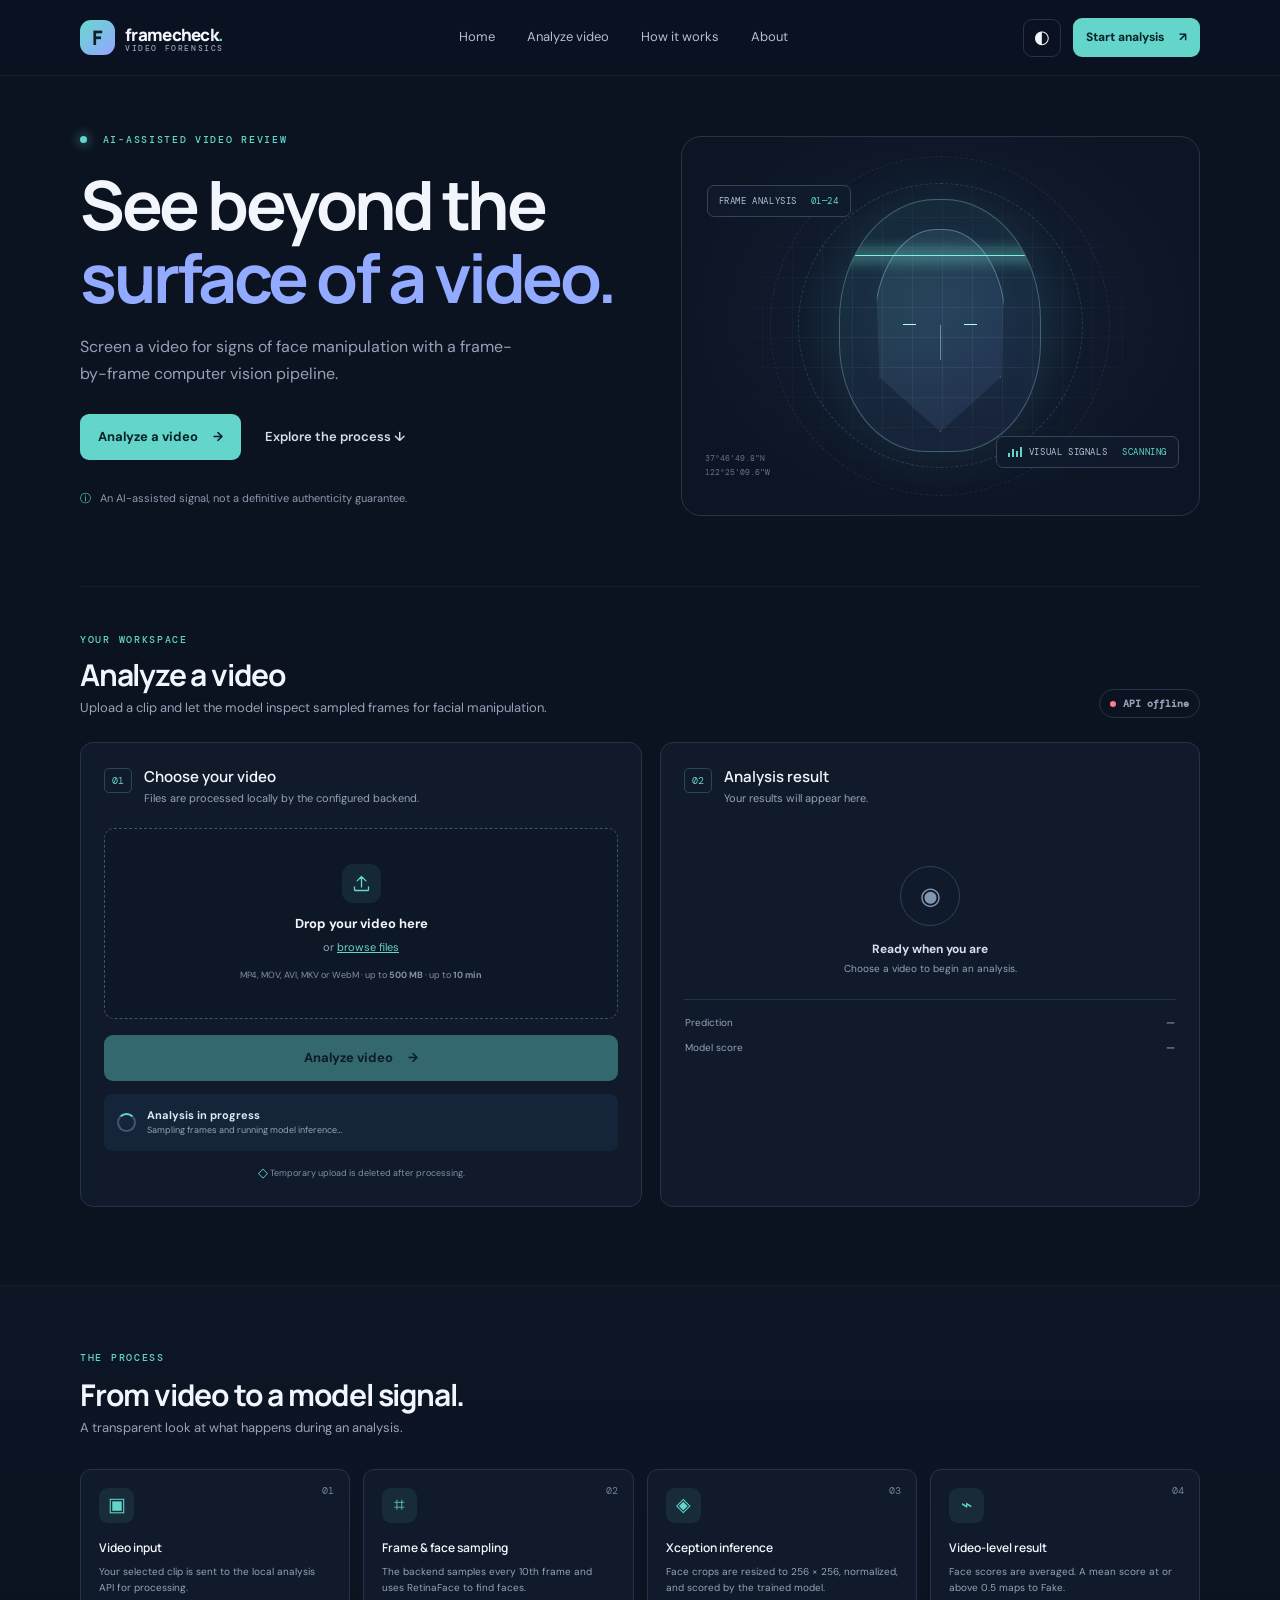
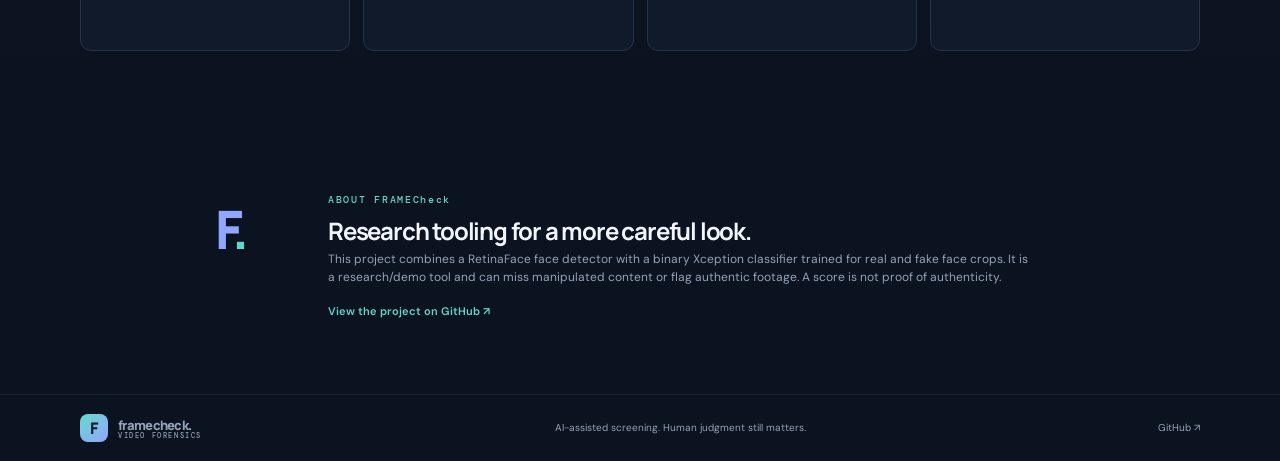
==== frontend/index.html @ 180d5762 "Refactor deepfake detector app and redesign frontend" ====
<!doctype html>
<html lang="en">
<head>
  <meta charset="utf-8"><meta name="viewport" content="width=device-width, initial-scale=1">
  <meta name="theme-color" content="#0b1220"><title>Deepfake Video Forensics</title>
  <link rel="stylesheet" href="/frontend/styles.css">
</head>
<body>
  <header class="topbar">
    <a class="brand" href="#home" aria-label="Framecheck home"><span class="brand-mark" aria-hidden="true">F</span><span>framecheck<span class="brand-dot">.</span><small>VIDEO FORENSICS</small></span></a>
    <nav id="navigation" aria-label="Main navigation"><a href="#home">Home</a><a href="#analyze">Analyze video</a><a href="#how-it-works">How it works</a><a href="#about">About</a></nav>
    <div class="nav-actions"><button class="icon-button" id="themeToggle" type="button" aria-label="Switch color theme"><span aria-hidden="true">◐</span></button><a class="button button-small" href="#analyze">Start analysis <span aria-hidden="true">↗</span></a><button id="menuToggle" class="icon-button menu-toggle" aria-label="Toggle navigation" aria-expanded="false" aria-controls="navigation">☰</button></div>
  </header>
  <main>
    <section class="hero page-width" id="home">
      <div class="hero-copy"><div class="eyebrow"><span class="pulse"></span> AI-ASSISTED VIDEO REVIEW</div><h1>See beyond the<br><span>surface of a video.</span></h1><p class="hero-text">Screen a video for signs of face manipulation with a frame-by-frame computer vision pipeline.</p><div class="hero-actions"><a class="button" href="#analyze">Analyze a video <span aria-hidden="true">→</span></a><a class="text-link" href="#how-it-works">Explore the process <span aria-hidden="true">↓</span></a></div><p class="disclaimer"><span aria-hidden="true">ⓘ</span> An AI-assisted signal, not a definitive authenticity guarantee.</p></div>
      <div class="scan-visual" aria-label="Abstract face scan visualization" role="img"><div class="scan-orbit orbit-one"></div><div class="scan-orbit orbit-two"></div><div class="scan-frame"><div class="face-outline"><i></i><i></i><b></b></div><span class="scan-corner c1"></span><span class="scan-corner c2"></span><span class="scan-corner c3"></span><span class="scan-corner c4"></span><div class="scan-line"></div></div><div class="scan-tag tag-top"><span class="tag-dot"></span> FRAME ANALYSIS <b>01—24</b></div><div class="scan-tag tag-bottom"><span class="signal-bars"><i></i><i></i><i></i><i></i></span> VISUAL SIGNALS <b>SCANNING</b></div><div class="scan-coord">37°46'49.8"N<br>122°25'09.6"W</div></div>
    </section>
    <section class="workspace page-width" id="analyze"><div class="section-heading"><div><div class="eyebrow">YOUR WORKSPACE</div><h2>Analyze a video</h2><p>Upload a clip and let the model inspect sampled frames for facial manipulation.</p></div><div class="api-status" id="apiStatus"><span></span><b>Checking API…</b></div></div>
      <div class="analysis-grid"><div class="upload-panel panel"><div class="panel-title"><span class="step-number">01</span><div><h3>Choose your video</h3><p>Files are processed locally by the configured backend.</p></div></div><div id="dropZone" class="drop-zone" tabindex="0" role="button" aria-label="Choose or drop a video file"><input id="fileInput" type="file" accept="video/mp4,video/quicktime,video/x-msvideo,video/x-matroska,video/webm" hidden><div class="upload-icon" aria-hidden="true"><svg viewBox="0 0 24 24"><path d="M12 16V4m0 0L7 9m5-5 5 5M4 16v3a1 1 0 0 0 1 1h14a1 1 0 0 0 1-1v-3"/></svg></div><strong>Drop your video here</strong><span>or <button class="browse-link" id="browseButton" type="button">browse files</button></span><small id="fileLimits">MP4, MOV, AVI, MKV or WebM · up to <b id="sizeLimit">500 MB</b> · up to <b id="durationLimit">10 min</b></small></div>
      <div id="fileCard" class="file-card" hidden><video id="preview" controls playsinline></video><div class="file-meta"><div class="file-symbol">▶</div><div class="file-details"><b id="fileName"></b><span id="fileInfo"></span></div><button id="removeFile" class="icon-button" aria-label="Remove selected video">×</button></div></div>
      <div id="inlineError" class="inline-error" role="alert" hidden></div><button id="analyzeButton" class="button analyze-button" disabled>Analyze video <span aria-hidden="true">→</span></button><div id="progressState" class="progress-state" role="status" aria-live="polite" hidden><span class="spinner"></span><span><b>Analysis in progress</b><small>Sampling frames and running model inference…</small></span></div><p class="privacy-note"><span aria-hidden="true">◇</span> Temporary upload is deleted after processing.</p></div>
      <div class="result-panel panel" id="resultPanel"><div class="panel-title"><span class="step-number">02</span><div><h3>Analysis result</h3><p id="resultSubtitle">Your results will appear here.</p></div></div><div id="emptyResult" class="empty-result"><div class="empty-ring"><span>◉</span></div><b>Ready when you are</b><span>Choose a video to begin an analysis.</span><div class="empty-rule"></div><div class="empty-row"><span>Prediction</span><b>—</b></div><div class="empty-row"><span>Model score</span><b>—</b></div></div><div id="resultContent" hidden><div class="verdict-row"><div><div class="eyebrow">MODEL PREDICTION</div><h2 id="predictionLabel"></h2></div><div class="score-ring" id="scoreRing"><div><b id="confidenceValue"></b><small>score</small></div></div></div><p class="result-explainer" id="resultExplanation"></p><div class="score-track"><span id="scoreFill"></span></div><div class="metric-grid"><div><span>Video duration</span><b id="durationValue">—</b></div><div><span>Frames sampled</span><b id="framesValue">—</b></div><div><span>Faces analyzed</span><b id="facesValue">—</b></div><div><span>Processing time</span><b id="timeValue">—</b></div></div><p class="score-caveat">Model score is not a calibrated probability. Results may be wrong and should be reviewed alongside other evidence.</p><button id="resetButton" class="button button-outline">Analyze another video</button></div></div></div>
    </section>
    <section class="how-section" id="how-it-works"><div class="page-width"><div class="eyebrow">THE PROCESS</div><h2>From video to a model signal.</h2><p class="section-intro">A transparent look at what happens during an analysis.</p><div class="steps"><article><span class="step-index">01</span><div class="step-icon">▣</div><h3>Video input</h3><p>Your selected clip is sent to the local analysis API for processing.</p></article><article><span class="step-index">02</span><div class="step-icon">⌗</div><h3>Frame & face sampling</h3><p>The backend samples every 10th frame and uses RetinaFace to find faces.</p></article><article><span class="step-index">03</span><div class="step-icon">◈</div><h3>Xception inference</h3><p>Face crops are resized to 256 × 256, normalized, and scored by the trained model.</p></article><article><span class="step-index">04</span><div class="step-icon">⌁</div><h3>Video-level result</h3><p>Face scores are averaged. A mean score at or above 0.5 maps to Fake.</p></article></div></div></section>
    <section class="about-section page-width" id="about"><div class="about-mark">F<span>.</span></div><div><div class="eyebrow">ABOUT FRAMECheck</div><h2>Research tooling for a more careful look.</h2><p>This project combines a RetinaFace face detector with a binary Xception classifier trained for real and fake face crops. It is a research/demo tool and can miss manipulated content or flag authentic footage. A score is not proof of authenticity.</p><a class="text-link" href="https://github.com/Samarth201104/DeepFake_Video" target="_blank" rel="noreferrer">View the project on GitHub ↗</a></div></section>
  </main>
  <footer><a class="brand footer-brand" href="#home"><span class="brand-mark">F</span><span>framecheck<span class="brand-dot">.</span><small>VIDEO FORENSICS</small></span></a><span>AI-assisted screening. Human judgment still matters.</span><a href="https://github.com/Samarth201104/DeepFake_Video" target="_blank" rel="noreferrer">GitHub ↗</a></footer>
  <script src="/frontend/config.js" defer></script><script src="/frontend/app.js" defer></script>
</body></html>
---- frontend/styles.css ----
@import url('https://fonts.googleapis.com/css2?family=DM+Mono:wght@400;500&family=DM+Sans:wght@400;500;600;700&family=Manrope:wght@400;500;600;700;800&display=swap');
:root{color-scheme:dark;--bg:#0b1220;--surface:#101a2b;--surface2:#142137;--text:#f2f6fc;--muted:#94a3b8;--line:#24334a;--accent:#63d5ca;--accent2:#82aaff;--danger:#ff7d8c;--shadow:0 24px 70px #0003}*{box-sizing:border-box}html{scroll-behavior:smooth;scroll-padding-top:84px}body{margin:0;background:var(--bg);color:var(--text);font:15px 'DM Sans',sans-serif;line-height:1.55}a{color:inherit;text-decoration:none}button{font:inherit}.page-width{width:min(1120px,calc(100% - 48px));margin:auto}.topbar{height:76px;padding:0 max(24px,calc((100vw - 1120px)/2));display:flex;align-items:center;justify-content:space-between;border-bottom:1px solid #ffffff0d;background:#0b1220eF;position:sticky;top:0;z-index:10;backdrop-filter:blur(14px)}.brand{display:flex;align-items:center;gap:10px;font:800 17px Manrope,sans-serif;letter-spacing:-.7px}.brand-mark{display:grid;place-items:center;width:35px;height:35px;border-radius:11px;background:linear-gradient(140deg,#67d9cf,#94a5ff);color:#10202b;font:800 20px Manrope}.brand-dot{color:var(--accent)}.brand small{display:block;font:500 8px 'DM Mono',monospace;letter-spacing:1.6px;color:var(--muted);margin-top:-3px}.topbar nav{display:flex;gap:32px;color:#b2bfd0;font-size:13px}.topbar nav a:hover,.text-link:hover{color:var(--accent)}.nav-actions{display:flex;align-items:center;gap:12px}.button{display:inline-flex;align-items:center;justify-content:center;gap:15px;border:0;border-radius:9px;padding:13px 18px;background:var(--accent);color:#092128;font-weight:700;font-size:13px;cursor:pointer;transition:.2s}.button:hover:not(:disabled){background:#8fe8df;transform:translateY(-1px)}.button:disabled{opacity:.42;cursor:not-allowed}.button-small{padding:10px 13px;font-size:12px}.icon-button{width:38px;height:38px;border:1px solid var(--line);border-radius:9px;background:transparent;color:var(--text);font-size:18px;cursor:pointer}.menu-toggle{display:none}.hero{display:grid;grid-template-columns:1fr .92fr;align-items:center;gap:36px;min-height:510px;padding-top:37px;padding-bottom:48px}.eyebrow{font:500 10px 'DM Mono',monospace;letter-spacing:1.7px;color:var(--accent)}.pulse{display:inline-block;width:7px;height:7px;background:var(--accent);border-radius:50%;margin-right:8px;box-shadow:0 0 12px var(--accent)}h1,h2,h3,p{margin-top:0}.hero h1{font:700 clamp(42px,5.6vw,68px)/1.08 Manrope,sans-serif;letter-spacing:-3.5px;margin:22px 0 18px}.hero h1 span{color:#92aaff}.hero-text{max-width:440px;color:var(--muted);font-size:16px;line-height:1.7}.hero-actions{display:flex;align-items:center;gap:24px;margin-top:27px}.text-link{font-size:13px;font-weight:600;color:#d5deea}.disclaimer{margin-top:30px;color:#8d9bb0;font-size:11px}.disclaimer span{color:var(--accent);margin-right:6px}.scan-visual{height:380px;position:relative;display:grid;place-items:center;overflow:hidden;border:1px solid #26334a;border-radius:20px;background:radial-gradient(ellipse at 50% 46%,#172c42 0,#101a2c 42%,#0d1524 75%)}.scan-visual:before,.scan-visual:after{content:"";position:absolute;inset:20px;background-image:linear-gradient(#b0c4e20b 1px,transparent 1px),linear-gradient(90deg,#b0c4e20b 1px,transparent 1px);background-size:30px 30px;mask-image:radial-gradient(ellipse,#000 20%,transparent 72%)}.scan-frame{width:202px;height:253px;border-radius:48% 48% 43% 43%;position:relative;border:1px solid #9ae7e150;background:linear-gradient(160deg,#5ad4d012,#899cff12);z-index:1;overflow:hidden;box-shadow:0 0 55px #62d5ca1a,inset 0 0 35px #63d5ca0a}.face-outline{position:absolute;left:34px;right:34px;top:29px;bottom:19px;border:1px solid #99e3df62;border-radius:47% 47% 44% 44%;background:linear-gradient(120deg,#8be9e31a,#8b9eff18);clip-path:polygon(0 0,100% 0,96% 73%,50% 100%,4% 73%)}.face-outline i{position:absolute;top:94px;width:13px;height:5px;border-top:1px solid #affff0;left:28px}.face-outline i:nth-child(2){left:auto;right:28px}.face-outline b{position:absolute;width:1px;height:35px;background:#affff070;top:95px;left:50%}.scan-line{position:absolute;left:0;right:0;height:1px;top:22%;background:#79f2de;box-shadow:0 0 15px 2px #79f2de;animation:scan 4s ease-in-out infinite}.scan-corner{position:absolute;width:14px;height:14px;border-color:var(--accent);border-style:solid}.c1{top:0;left:0;border-width:1px 0 0 1px}.c2{top:0;right:0;border-width:1px 1px 0 0}.c3{bottom:0;left:0;border-width:0 0 1px 1px}.c4{bottom:0;right:0;border-width:0 1px 1px 0}.scan-orbit{position:absolute;width:285px;height:285px;border-radius:50%;border:1px dashed #79dacf31}.orbit-two{width:340px;height:340px;border-color:#94a5ff20}.scan-tag{position:absolute;z-index:2;border:1px solid #34435a;background:#101a2bee;border-radius:7px;padding:9px 11px;color:#b4c2d4;font:9px 'DM Mono',monospace;letter-spacing:.6px}.scan-tag b{color:var(--accent);font-weight:400;margin-left:8px}.tag-top{top:48px;left:25px}.tag-bottom{bottom:47px;right:20px;display:flex;align-items:center;gap:7px}.tag-dot{width:6px;height:6px;background:var(--accent);border-radius:50%}.signal-bars{display:flex;gap:2px;align-items:end;height:10px}.signal-bars i{width:2px;background:var(--accent);height:4px}.signal-bars i:nth-child(2){height:8px}.signal-bars i:nth-child(3){height:6px}.signal-bars i:nth-child(4){height:10px}.scan-coord{position:absolute;bottom:35px;left:23px;color:#60748d;font:8px/1.7 'DM Mono',monospace}.workspace{padding:46px 0 78px;border-top:1px solid #ffffff0b}.section-heading{display:flex;justify-content:space-between;align-items:end;margin-bottom:24px}.section-heading h2,.how-section h2,.about-section h2{font:700 30px Manrope,sans-serif;letter-spacing:-1.2px;margin:8px 0 3px}.section-heading p,.section-intro{font-size:13px;color:var(--muted);margin:0}.api-status{font:10px 'DM Mono',monospace;color:var(--muted);border:1px solid var(--line);border-radius:20px;padding:7px 10px}.api-status span{display:inline-block;width:6px;height:6px;background:#7c8ba0;border-radius:50%;margin-right:7px}.api-status.online span{background:var(--accent);box-shadow:0 0 8px var(--accent)}.api-status.offline span{background:var(--danger)}.analysis-grid{display:grid;grid-template-columns:1.02fr .98fr;gap:18px}.panel{background:var(--surface);border:1px solid var(--line);border-radius:13px;padding:23px;min-width:0}.panel-title{display:flex;gap:12px;align-items:start;margin-bottom:21px}.step-number{font:10px 'DM Mono',monospace;color:var(--accent);border:1px solid #63d5ca40;border-radius:5px;padding:5px 7px;margin-top:2px}.panel-title h3{font:600 15px Manrope,sans-serif;margin:0 0 3px}.panel-title p{font-size:11px;color:var(--muted);margin:0}.drop-zone{min-height:191px;border:1px dashed #3e526b;background:#0d1726;border-radius:10px;display:flex;align-items:center;justify-content:center;flex-direction:column;gap:5px;text-align:center;cursor:pointer;transition:.2s}.drop-zone:hover,.drop-zone.dragging{border-color:var(--accent);background:#102228}.upload-icon{width:39px;height:39px;border-radius:11px;background:#63d5ca17;color:var(--accent);display:grid;place-items:center;margin-bottom:6px}.upload-icon svg{width:21px;fill:none;stroke:currentColor;stroke-width:1.5;stroke-linecap:round;stroke-linejoin:round}.drop-zone strong{font-size:13px}.drop-zone span{font-size:11px;color:var(--muted)}.browse-link{background:none;border:0;padding:0;color:var(--accent);text-decoration:underline;cursor:pointer}.drop-zone small{color:#8291a5;font-size:9px;margin-top:8px}.file-card{margin-top:13px;border:1px solid var(--line);border-radius:9px;overflow:hidden}.file-card video{width:100%;max-height:210px;background:#05080d;display:block}.file-meta{display:flex;align-items:center;gap:10px;padding:10px}.file-symbol{width:29px;height:29px;background:#63d5ca18;color:var(--accent);display:grid;place-items:center;border-radius:7px;font-size:10px}.file-details{display:flex;flex-direction:column;min-width:0;flex:1}.file-details b{font-size:11px;overflow:hidden;text-overflow:ellipsis;white-space:nowrap}.file-details span{font-size:9px;color:var(--muted)}.file-meta .icon-button{width:30px;height:30px}.inline-error{color:#ff9da8;font-size:11px;margin-top:11px}.analyze-button{width:100%;margin-top:16px}.privacy-note{font-size:9px;color:#8190a3;text-align:center;margin:12px 0 0}.privacy-note span{color:var(--accent);font-size:13px;vertical-align:-1px}.result-panel{min-height:381px}.empty-result{height:270px;display:flex;align-items:center;justify-content:center;flex-direction:column;color:var(--muted)}.empty-ring{width:60px;height:60px;border:1px solid #30425a;border-radius:50%;display:grid;place-items:center;color:#8295af;font-size:24px;margin-bottom:14px}.empty-result>b{font-size:12px;color:#d7dfeb}.empty-result>span{font-size:10px;margin-top:3px}.empty-rule{height:1px;background:var(--line);width:100%;margin:22px 0 10px}.empty-row{width:100%;display:flex;justify-content:space-between;padding:5px 1px;font-size:10px}.empty-row b{color:#7d8ba1}.verdict-row{display:flex;align-items:center;justify-content:space-between;margin:5px 0 15px}.verdict-row h2{font:700 27px Manrope,sans-serif;margin:4px 0}.score-ring{--score:0deg;width:78px;height:78px;border-radius:50%;background:conic-gradient(var(--accent) var(--score),#2a394f var(--score));display:grid;place-items:center;position:relative}.score-ring:before{content:"";position:absolute;inset:5px;border-radius:50%;background:var(--surface)}.score-ring>div{z-index:1;display:flex;flex-direction:column;align-items:center}.score-ring b{font:700 16px Manrope}.score-ring small{font-size:8px;color:var(--muted)}.result-explainer{font-size:11px;color:#a9b8ca;margin:0 0 12px}.score-track{height:5px;background:#28374c;border-radius:5px;overflow:hidden}.score-track span{display:block;width:0;height:100%;background:var(--accent);transition:width .5s}.metric-grid{display:grid;grid-template-columns:1fr 1fr;gap:13px 20px;margin:18px 0}.metric-grid>div{display:flex;flex-direction:column;gap:2px}.metric-grid span{font-size:9px;color:var(--muted)}.metric-grid b{font:500 12px 'DM Mono',monospace}.score-caveat{border-top:1px solid var(--line);padding-top:11px;color:#8291a5;font-size:9px;line-height:1.55}.button-outline{border:1px solid #40536b;background:transparent;color:var(--text);padding:10px 13px;font-size:11px}.progress-state{display:flex;align-items:center;gap:11px;padding:13px;margin-top:13px;border-radius:8px;background:#14253a;color:#dce9f5;font-size:11px}.progress-state span:last-child{display:flex;flex-direction:column}.progress-state small{color:var(--muted);font-size:9px}.spinner{width:19px;height:19px;border:2px solid #43546c;border-top-color:var(--accent);border-radius:50%;animation:spin .8s linear infinite}.how-section{padding:65px 0 76px;border-top:1px solid #ffffff0b;background:linear-gradient(180deg,#0d1625,#0b1220)}.how-section h2{margin-top:10px}.section-intro{margin-bottom:30px}.steps{display:grid;grid-template-columns:repeat(4,1fr);gap:13px}.steps article{position:relative;border:1px solid var(--line);background:#101a2b;border-radius:11px;padding:18px;min-height:182px}.step-index{position:absolute;right:15px;top:14px;font:10px 'DM Mono',monospace;color:#71829a}.step-icon{width:35px;height:35px;border-radius:9px;background:#63d5ca17;color:var(--accent);display:grid;place-items:center;font-size:19px;margin-bottom:16px}.steps h3{font:600 12px Manrope,sans-serif;margin:0 0 8px}.steps p{font-size:10px;color:var(--muted);margin:0;line-height:1.65}.about-section{display:grid;grid-template-columns:90px 1fr;gap:23px;padding:66px 0 72px;max-width:850px}.about-mark{font:800 53px Manrope;color:#91a6ff;letter-spacing:-5px}.about-mark span{color:var(--accent)}.about-section h2{font-size:24px}.about-section p{font-size:12px;color:var(--muted);max-width:700px}.about-section .text-link{color:var(--accent);font-size:11px}footer{border-top:1px solid #ffffff12;display:flex;align-items:center;justify-content:space-between;padding:19px max(24px,calc((100vw - 1120px)/2));font-size:10px;color:var(--muted)}.footer-brand{font-size:13px}.footer-brand .brand-mark{width:28px;height:28px;font-size:16px;border-radius:8px}.footer-brand small{font-size:7px}.light{color-scheme:light;--bg:#f3f6fa;--surface:#fff;--surface2:#eaf0f7;--text:#17253a;--muted:#66768c;--line:#dbe3ed;--shadow:0 24px 70px #26456812}.light .topbar{background:#f3f6faed}.light .drop-zone{background:#f8fafc}.light .scan-visual{background:radial-gradient(ellipse at 50% 46%,#dcebf3,#eef3f8 70%)}.light .scan-tag{background:#f8fbffed}.light .scan-frame{background:linear-gradient(160deg,#5ad4d012,#899cff12)}.light .face-outline{background:linear-gradient(120deg,#63bdb81a,#788dff18)}.light .scan-visual:before,.light .scan-visual:after{background-image:linear-gradient(#3449670c 1px,transparent 1px),linear-gradient(90deg,#3449670c 1px,transparent 1px)}.light .how-section{background:#eaf0f7}.light .steps article{background:#fff}.light .score-ring:before{background:#fff}.light .result-explainer{color:#526277}.light .disclaimer{color:#68788d}.light .scan-tag{color:#4c5f78}.light .hero h1 span{color:#647fda}@keyframes scan{0%,100%{top:14%;opacity:.4}50%{top:78%;opacity:1}}@keyframes spin{to{transform:rotate(360deg)}}@media(max-width:850px){.topbar nav{gap:15px}.hero{min-height:460px;gap:20px}.scan-visual{height:335px}.analysis-grid{grid-template-columns:1fr 1fr}.panel{padding:17px}.steps{grid-template-columns:1fr 1fr}}@media(max-width:650px){.page-width{width:calc(100% - 34px)}.topbar{height:65px;padding:0 17px}.topbar nav{display:none;position:absolute;top:64px;left:0;right:0;padding:12px 19px 19px;background:var(--surface);border-bottom:1px solid var(--line);flex-direction:column;gap:0}.topbar nav.open{display:flex}.topbar nav a{padding:10px 0}.menu-toggle{display:block}.nav-actions{gap:8px}.nav-actions>.button{display:none}.hero{grid-template-columns:1fr;padding-top:48px;padding-bottom:34px;gap:28px}.hero h1{font-size:48px;letter-spacing:-2.6px;margin-top:16px}.hero-text{font-size:14px}.scan-visual{height:300px}.workspace{padding:42px 0 55px}.section-heading{align-items:start;gap:10px;flex-direction:column}.section-heading h2,.how-section h2{font-size:27px}.analysis-grid{grid-template-columns:1fr}.panel{padding:18px}.result-panel{min-height:335px}.empty-result{height:232px}.how-section{padding:48px 0}.steps{gap:9px}.steps article{padding:14px;min-height:174px}.about-section{grid-template-columns:48px 1fr;gap:15px;padding:48px 0}.about-mark{font-size:40px}.about-section h2{font-size:20px}.about-section p{font-size:11px}footer{padding:17px;gap:10px;flex-wrap:wrap}footer>span{order:3;width:100%}}@media(max-width:380px){.hero h1{font-size:42px}.hero-actions{gap:13px}.button{padding:12px 13px}.steps{grid-template-columns:1fr}.steps article{min-height:auto}.section-heading h2{font-size:25px}}@media(prefers-reduced-motion:reduce){*,*:before,*:after{scroll-behavior:auto!important;animation-duration:.01ms!important;animation-iteration-count:1!important;transition-duration:.01ms!important}}
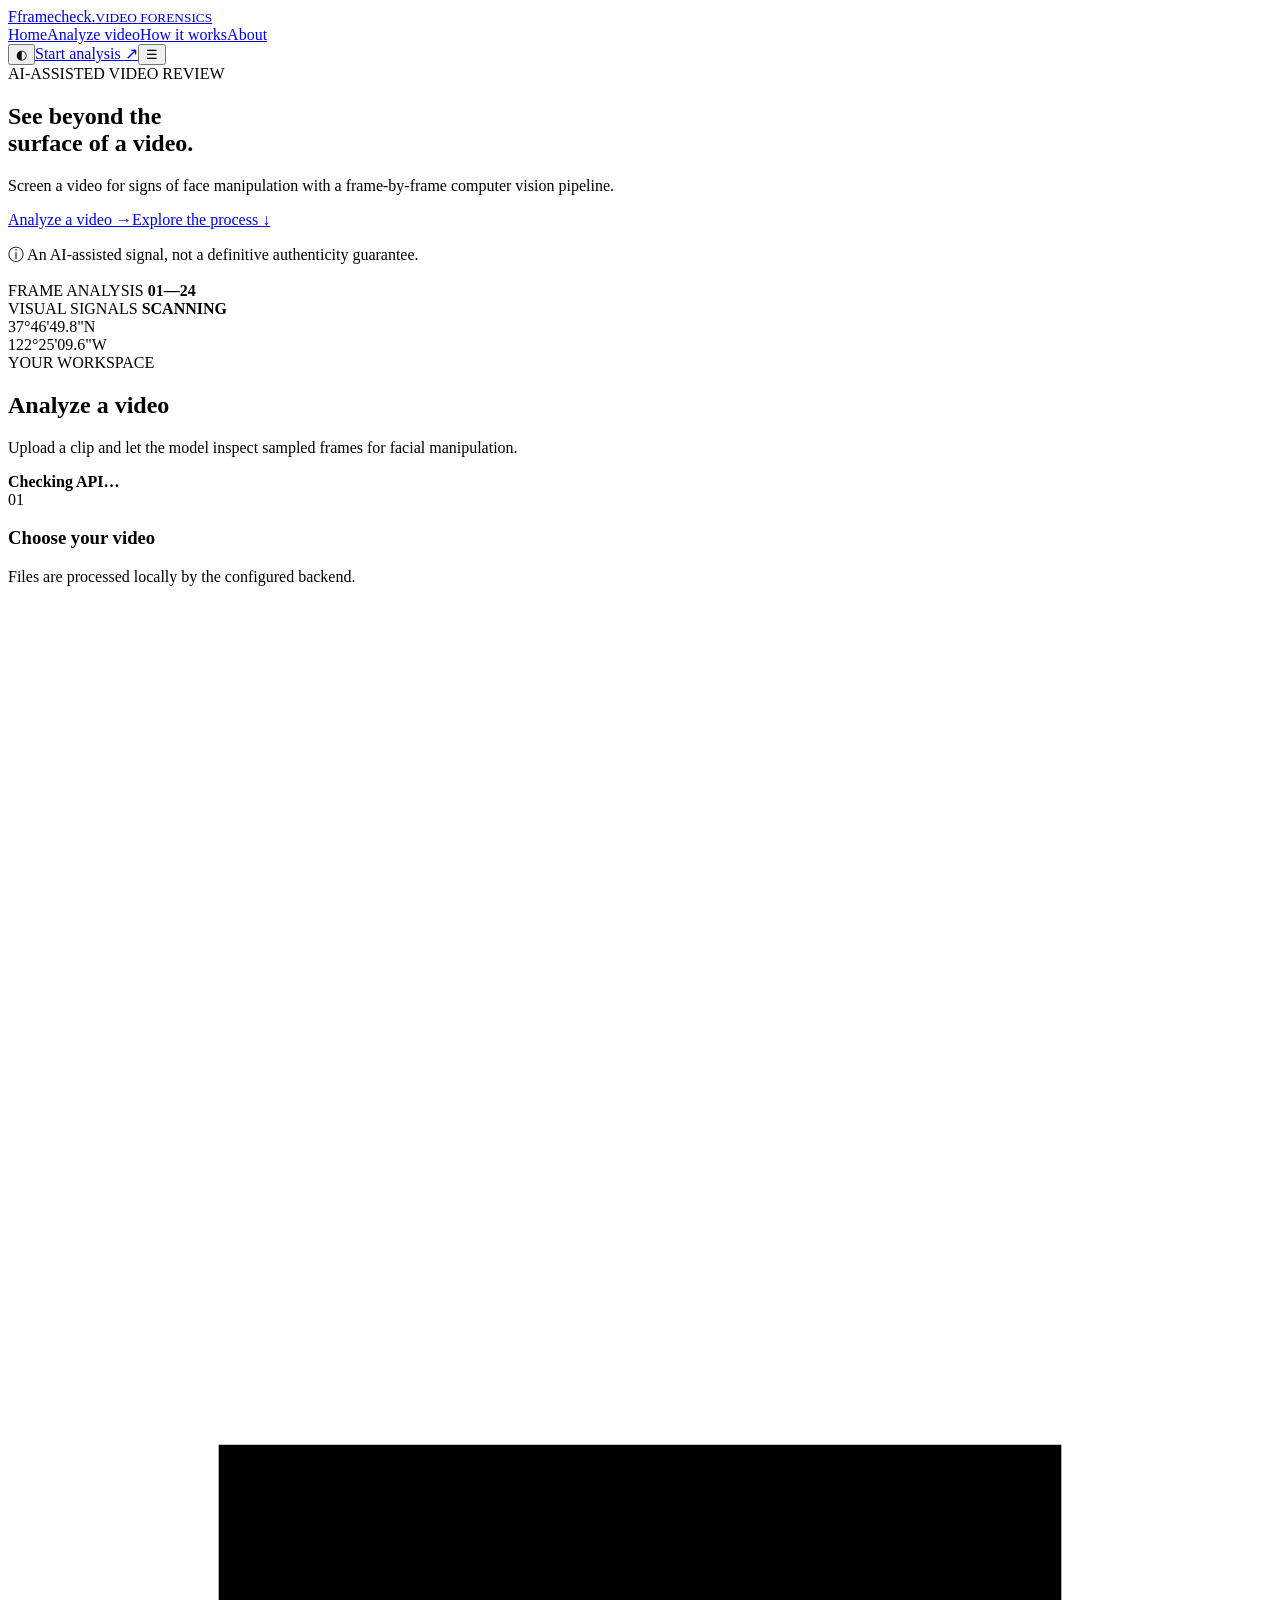
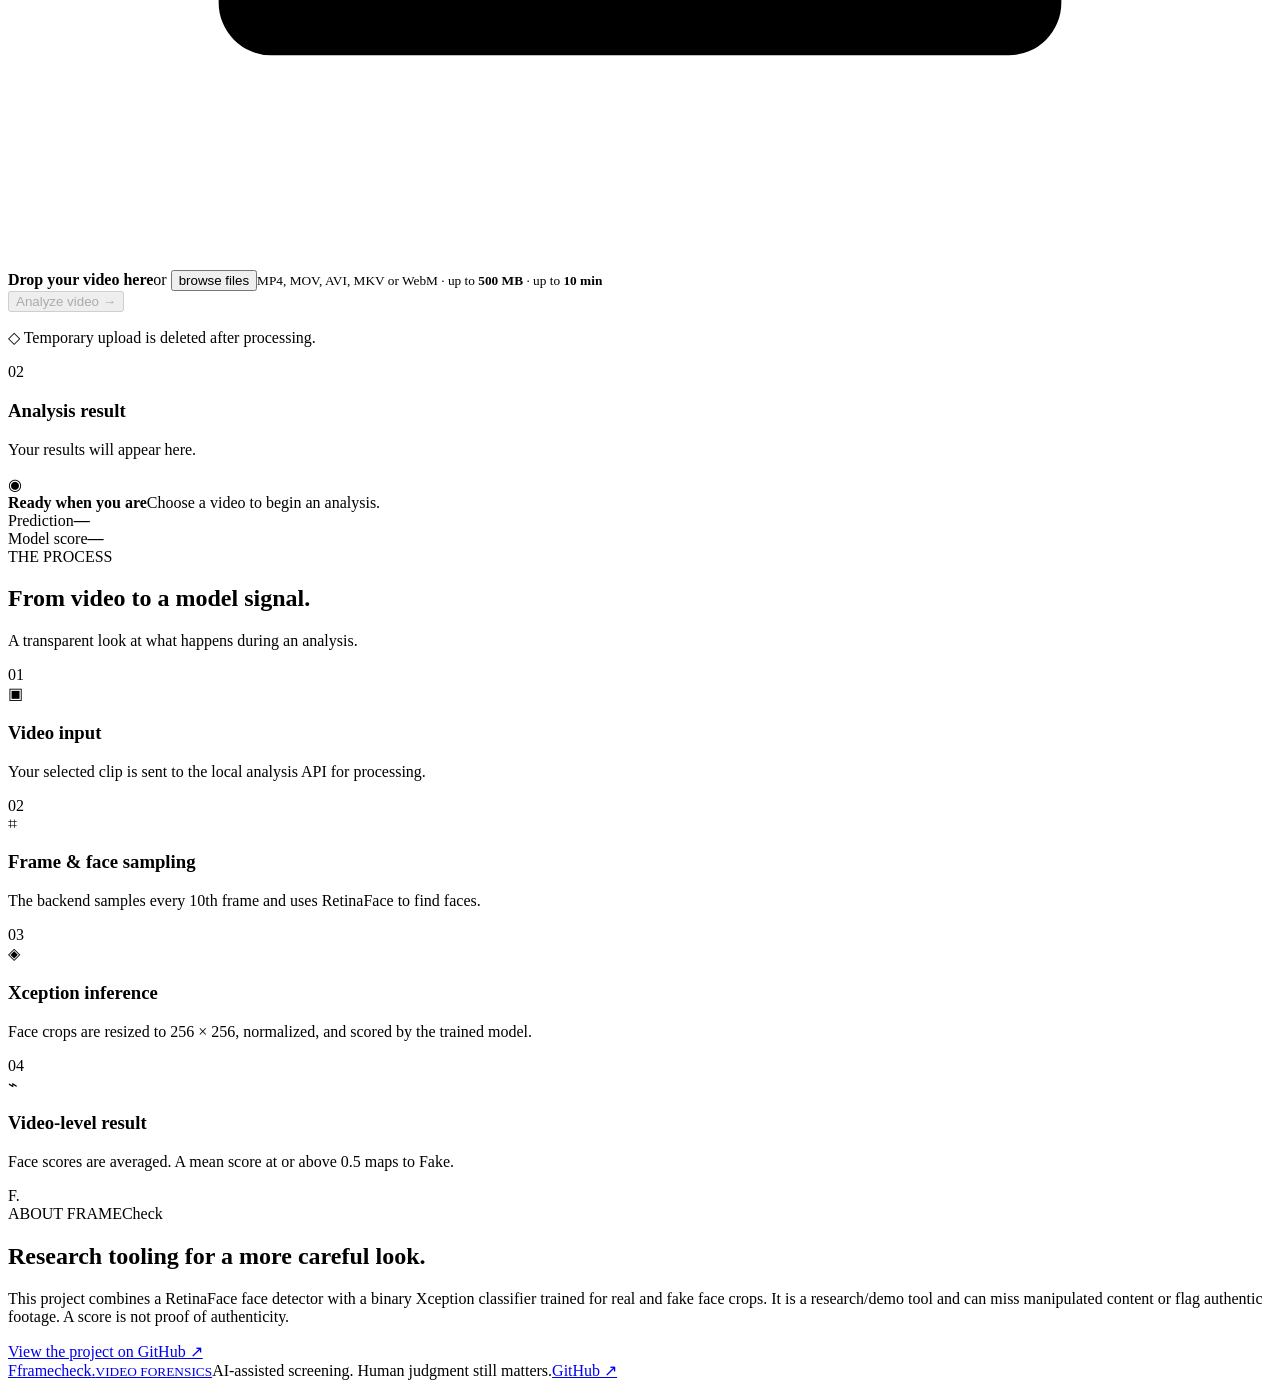
==== commit 7954e6bb: "Organize project artifacts and restructure source" ====
--- a/frontend/index.html
+++ b/frontend/index.html
@@ -3,7 +3,8 @@
 <head>
   <meta charset="utf-8"><meta name="viewport" content="width=device-width, initial-scale=1">
   <meta name="theme-color" content="#0b1220"><title>Deepfake Video Forensics</title>
-  <link rel="stylesheet" href="/frontend/styles.css">
+  <link rel="stylesheet" href="/assets/css/style.css">
+  <link rel="stylesheet" href="/assets/css/responsive.css">
 </head>
 <body>
   <header class="topbar">
@@ -26,5 +27,9 @@
     <section class="about-section page-width" id="about"><div class="about-mark">F<span>.</span></div><div><div class="eyebrow">ABOUT FRAMECheck</div><h2>Research tooling for a more careful look.</h2><p>This project combines a RetinaFace face detector with a binary Xception classifier trained for real and fake face crops. It is a research/demo tool and can miss manipulated content or flag authentic footage. A score is not proof of authenticity.</p><a class="text-link" href="https://github.com/Samarth201104/DeepFake_Video" target="_blank" rel="noreferrer">View the project on GitHub ↗</a></div></section>
   </main>
   <footer><a class="brand footer-brand" href="#home"><span class="brand-mark">F</span><span>framecheck<span class="brand-dot">.</span><small>VIDEO FORENSICS</small></span></a><span>AI-assisted screening. Human judgment still matters.</span><a href="https://github.com/Samarth201104/DeepFake_Video" target="_blank" rel="noreferrer">GitHub ↗</a></footer>
-  <script src="/frontend/config.js" defer></script><script src="/frontend/app.js" defer></script>
+  <script src="/assets/js/config.js" defer></script>
+  <script src="/assets/js/theme.js" defer></script>
+  <script src="/assets/js/upload.js" defer></script>
+  <script src="/assets/js/results.js" defer></script>
+  <script src="/assets/js/app.js" defer></script>
 </body></html>
